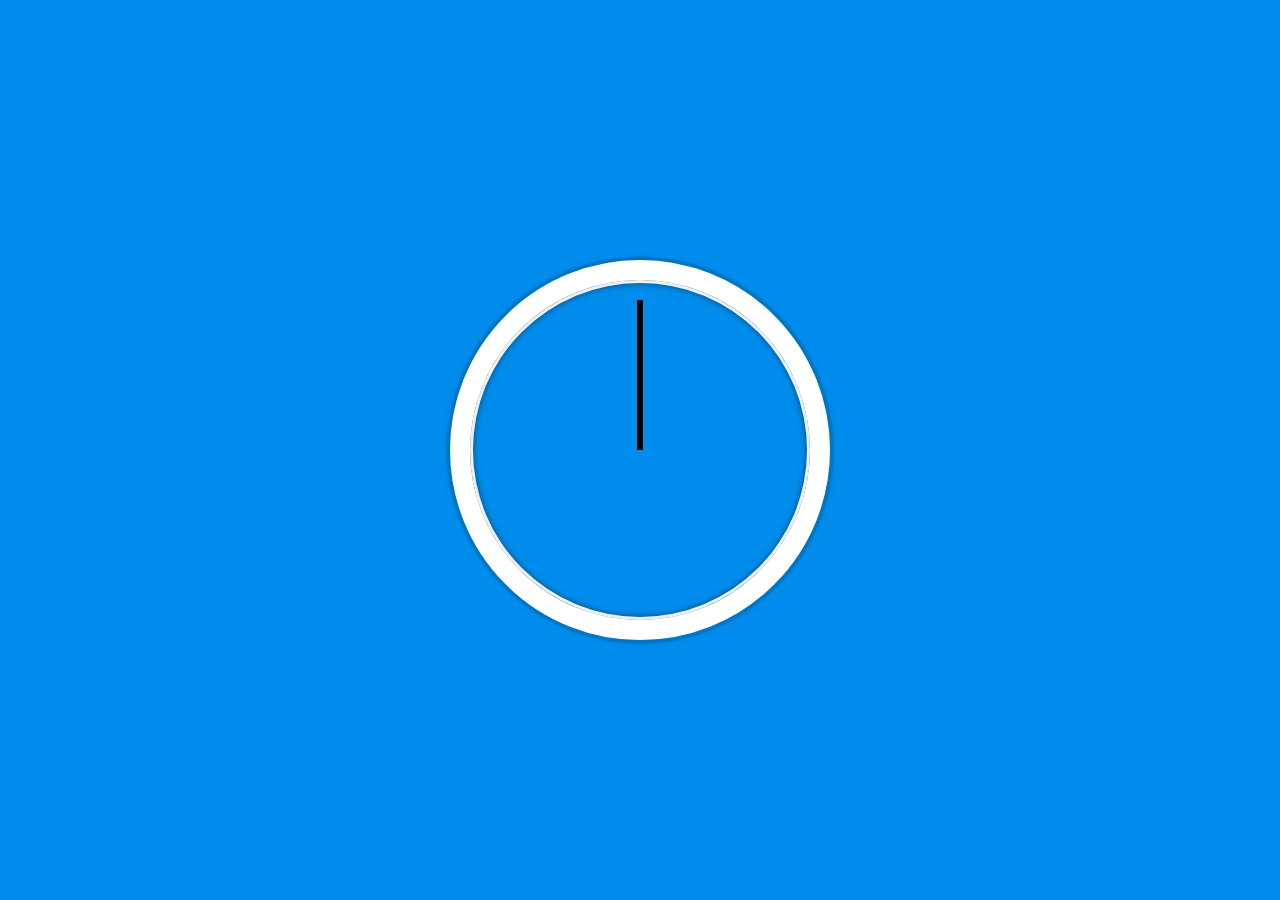
==== index.html @ b0882a85 "add base code and implement clock movements" ====
<!DOCTYPE html>
<html lang="en">
<head>
  <meta charset="UTF-8">
  <title>JS + CSS Clock</title>
</head>
<body>


    <div class="clock">
      <div class="clock-face">
        <div class="hand hour-hand"></div>
        <div class="hand min-hand"></div>
        <div class="hand second-hand"></div>
      </div>
    </div>


  <style>
    html {
      background: #018DED url(https://unsplash.it/1500/1000?image=881&blur=5);
      background-size: cover;
      font-family: 'helvetica neue';
      text-align: center;
      font-size: 10px;
    }

    body {
      margin: 0;
      font-size: 2rem;
      display: flex;
      flex: 1;
      min-height: 100vh;
      align-items: center;
    }

    .clock {
      width: 30rem;
      height: 30rem;
      border: 20px solid white;
      border-radius: 50%;
      margin: 50px auto;
      position: relative;
      padding: 2rem;
      box-shadow:
        0 0 0 4px rgba(0,0,0,0.1),
        inset 0 0 0 3px #EFEFEF,
        inset 0 0 10px black,
        0 0 10px rgba(0,0,0,0.2);
    }

    .clock-face {
      position: relative;
      width: 100%;
      height: 100%;
      transform: translateY(-3px); /* account for the height of the clock hands */
    }

    .hand {
      width: 50%;
      height: 6px;
      background: black;
      position: absolute;
      top: 50%;
      transform-origin: 100%; /* default is usually 50%*/
      transform: rotate(90deg);
      transition: all 0.05s;
      transition-timing-function: cubic-bezier(0.1, 2.7,0.58,1);
    }


  </style>
    
  <script>
    const secondHand = document.querySelector('.second-hand');
    const minHand = document.querySelector('.min-hand');
    const hourHand = document.querySelector('.hour-hand');

    function setDate() {
      const now = new Date();
      const seconds = now.getSeconds();
      const secondsDegrees = ((seconds / 60) * 360) + 90;
      secondHand.style.transform = `rotate(${secondsDegrees}deg)`;
      console.log(seconds)

      const mins = now.getMinutes();
      const minsDegrees = ((mins / 60) * 360) + 90;
      minHand.style.transform = `rotate(${minsDegrees}deg)`;

      const hour = now.getHours();
      const hourDegrees = ((hour / 12) * 360) + 90;
      hourHand.style.transform = `rotate(${hourDegrees}deg)`;

    }
    setInterval(setDate,1000)

  </script>
</body>
</html>
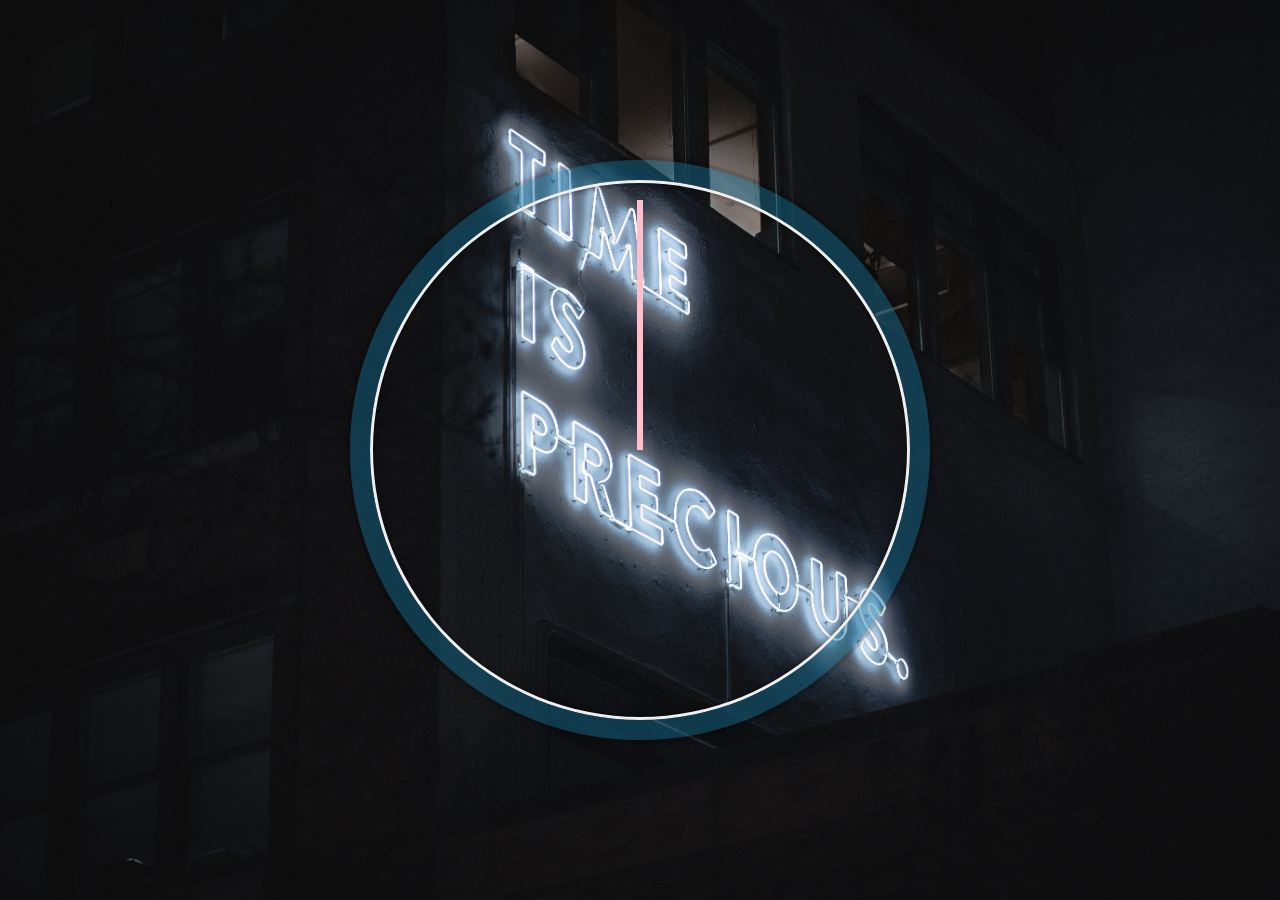
==== commit 81c215cc: "add colour to clock hands" ====
--- a/index.html
+++ b/index.html
@@ -18,7 +18,7 @@
 
   <style>
     html {
-      background: #018DED url(https://unsplash.it/1500/1000?image=881&blur=5);
+      background: url('./images/timePrecious.jpg');
       background-size: cover;
       font-family: 'helvetica neue';
       text-align: center;
@@ -35,9 +35,9 @@
     }
 
     .clock {
-      width: 30rem;
-      height: 30rem;
-      border: 20px solid white;
+      width: 50rem;
+      height: 50rem;
+      border: 20px solid #13719970;
       border-radius: 50%;
       margin: 50px auto;
       position: relative;
@@ -55,17 +55,21 @@
       height: 100%;
       transform: translateY(-3px); /* account for the height of the clock hands */
     }
-
+    
     .hand {
       width: 50%;
       height: 6px;
-      background: black;
+      background: rgb(128, 148, 202);
       position: absolute;
       top: 50%;
       transform-origin: 100%; /* default is usually 50%*/
       transform: rotate(90deg);
       transition: all 0.05s;
       transition-timing-function: cubic-bezier(0.1, 2.7,0.58,1);
+    }
+
+    .second-hand {
+      background: pink
     }
 
 
